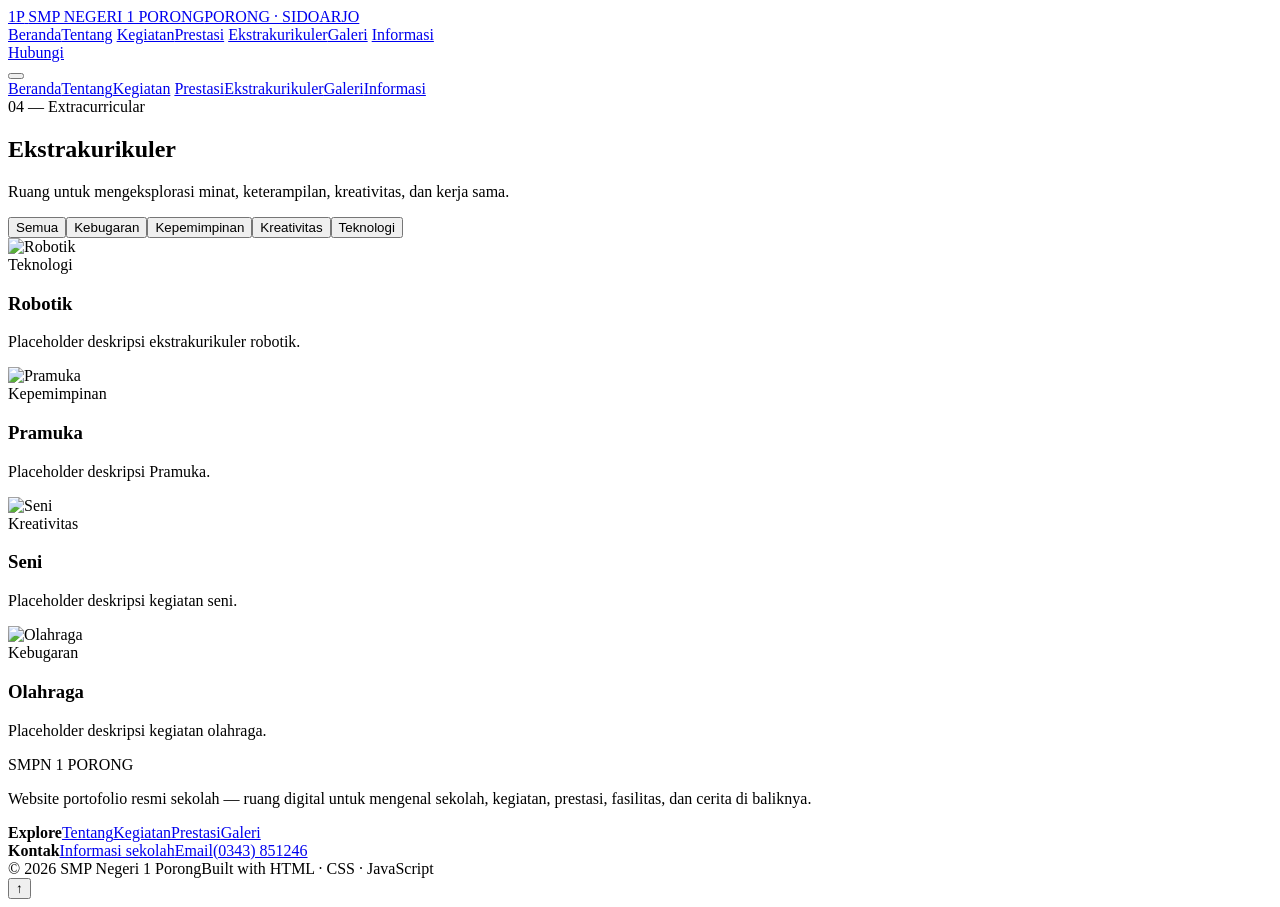
==== ekstrakurikuler.html @ 5600cbbc "Add files via upload" ====
<!doctype html>
<html lang="id">
<head><meta charset="utf-8"><meta name="viewport" content="width=device-width,initial-scale=1,viewport-fit=cover">
<title>Ekstrakurikuler — SMP Negeri 1 Porong</title><meta name="description" content="Website portofolio resmi SMP Negeri 1 Porong.">
<link rel="stylesheet" href="assets/css/style.css"></head>
<body>
<header class="site-header">
  <div class="container nav">
    <a class="brand" href="index.html" aria-label="SMP Negeri 1 Porong">
      <span class="brand-mark">1P</span>
      <span class="brand-text">SMP NEGERI 1 PORONG<span>PORONG · SIDOARJO</span></span>
    </a>
    <nav class="nav-links" aria-label="Navigasi utama">
      <a data-nav href="index.html">Beranda</a><a data-nav href="tentang.html">Tentang</a>
      <a data-nav href="kegiatan.html">Kegiatan</a><a data-nav href="prestasi.html">Prestasi</a>
      <a data-nav href="ekstrakurikuler.html">Ekstrakurikuler</a><a data-nav href="galeri.html">Galeri</a>
      <a data-nav href="informasi.html">Informasi</a>
    </nav>
    <div class="nav-cta"><a class="btn btn--ghost" href="informasi.html">Hubungi</a></div>
    <button class="menu-toggle" aria-label="Buka menu" aria-expanded="false"><span></span><span></span></button>
  </div>
</header>
<div class="mobile-menu">
  <a href="index.html">Beranda</a><a href="tentang.html">Tentang</a><a href="kegiatan.html">Kegiatan</a>
  <a href="prestasi.html">Prestasi</a><a href="ekstrakurikuler.html">Ekstrakurikuler</a><a href="galeri.html">Galeri</a><a href="informasi.html">Informasi</a>
</div>
<main><section class="page-hero"><div class="container"><div class="eyebrow">04 — Extracurricular</div><h1>Ekstrakurikuler</h1><p>Ruang untuk mengeksplorasi minat, keterampilan, kreativitas, dan kerja sama.</p></div></section><section class="section"><div class="container"><div class="filter-bar" data-filter-group><button class="filter-btn active" data-filter="all">Semua</button><button class="filter-btn" data-filter="Kebugaran">Kebugaran</button><button class="filter-btn" data-filter="Kepemimpinan">Kepemimpinan</button><button class="filter-btn" data-filter="Kreativitas">Kreativitas</button><button class="filter-btn" data-filter="Teknologi">Teknologi</button></div><div class="card-grid"><article class="content-card reveal" data-category-item="Teknologi"><img src="assets/images/ekstrakurikuler/robotik.svg" data-image-name="robotik" data-image-folder="ekstrakurikuler" alt="Robotik"><div class="meta">Teknologi</div><h3>Robotik</h3><p>Placeholder deskripsi ekstrakurikuler robotik.</p></article><article class="content-card reveal" data-category-item="Kepemimpinan"><img src="assets/images/ekstrakurikuler/pramuka.svg" data-image-name="pramuka" data-image-folder="ekstrakurikuler" alt="Pramuka"><div class="meta">Kepemimpinan</div><h3>Pramuka</h3><p>Placeholder deskripsi Pramuka.</p></article><article class="content-card reveal" data-category-item="Kreativitas"><img src="assets/images/ekstrakurikuler/seni.svg" data-image-name="seni" data-image-folder="ekstrakurikuler" alt="Seni"><div class="meta">Kreativitas</div><h3>Seni</h3><p>Placeholder deskripsi kegiatan seni.</p></article><article class="content-card reveal" data-category-item="Kebugaran"><img src="assets/images/ekstrakurikuler/olahraga.svg" data-image-name="olahraga" data-image-folder="ekstrakurikuler" alt="Olahraga"><div class="meta">Kebugaran</div><h3>Olahraga</h3><p>Placeholder deskripsi kegiatan olahraga.</p></article></div></div></section></main>
<footer class="site-footer">
 <div class="container">
  <div class="footer-grid">
   <div><div class="footer-brand">SMPN 1 PORONG</div><p class="footer-copy">Website portofolio resmi sekolah — ruang digital untuk mengenal sekolah, kegiatan, prestasi, fasilitas, dan cerita di baliknya.</p></div>
   <div class="footer-col"><strong>Explore</strong><a href="tentang.html">Tentang</a><a href="kegiatan.html">Kegiatan</a><a href="prestasi.html">Prestasi</a><a href="galeri.html">Galeri</a></div>
   <div class="footer-col"><strong>Kontak</strong><a href="informasi.html">Informasi sekolah</a><a href="mailto:smpn1_porong@yahoo.com">Email</a><a href="tel:+62343851246">(0343) 851246</a></div>
  </div>
  <div class="footer-bottom"><span>© 2026 SMP Negeri 1 Porong</span><span>Built with HTML · CSS · JavaScript</span></div>
 </div>
</footer>
<button class="back-top" aria-label="Kembali ke atas">↑</button>

<script src="assets/js/main.js"></script></body></html>
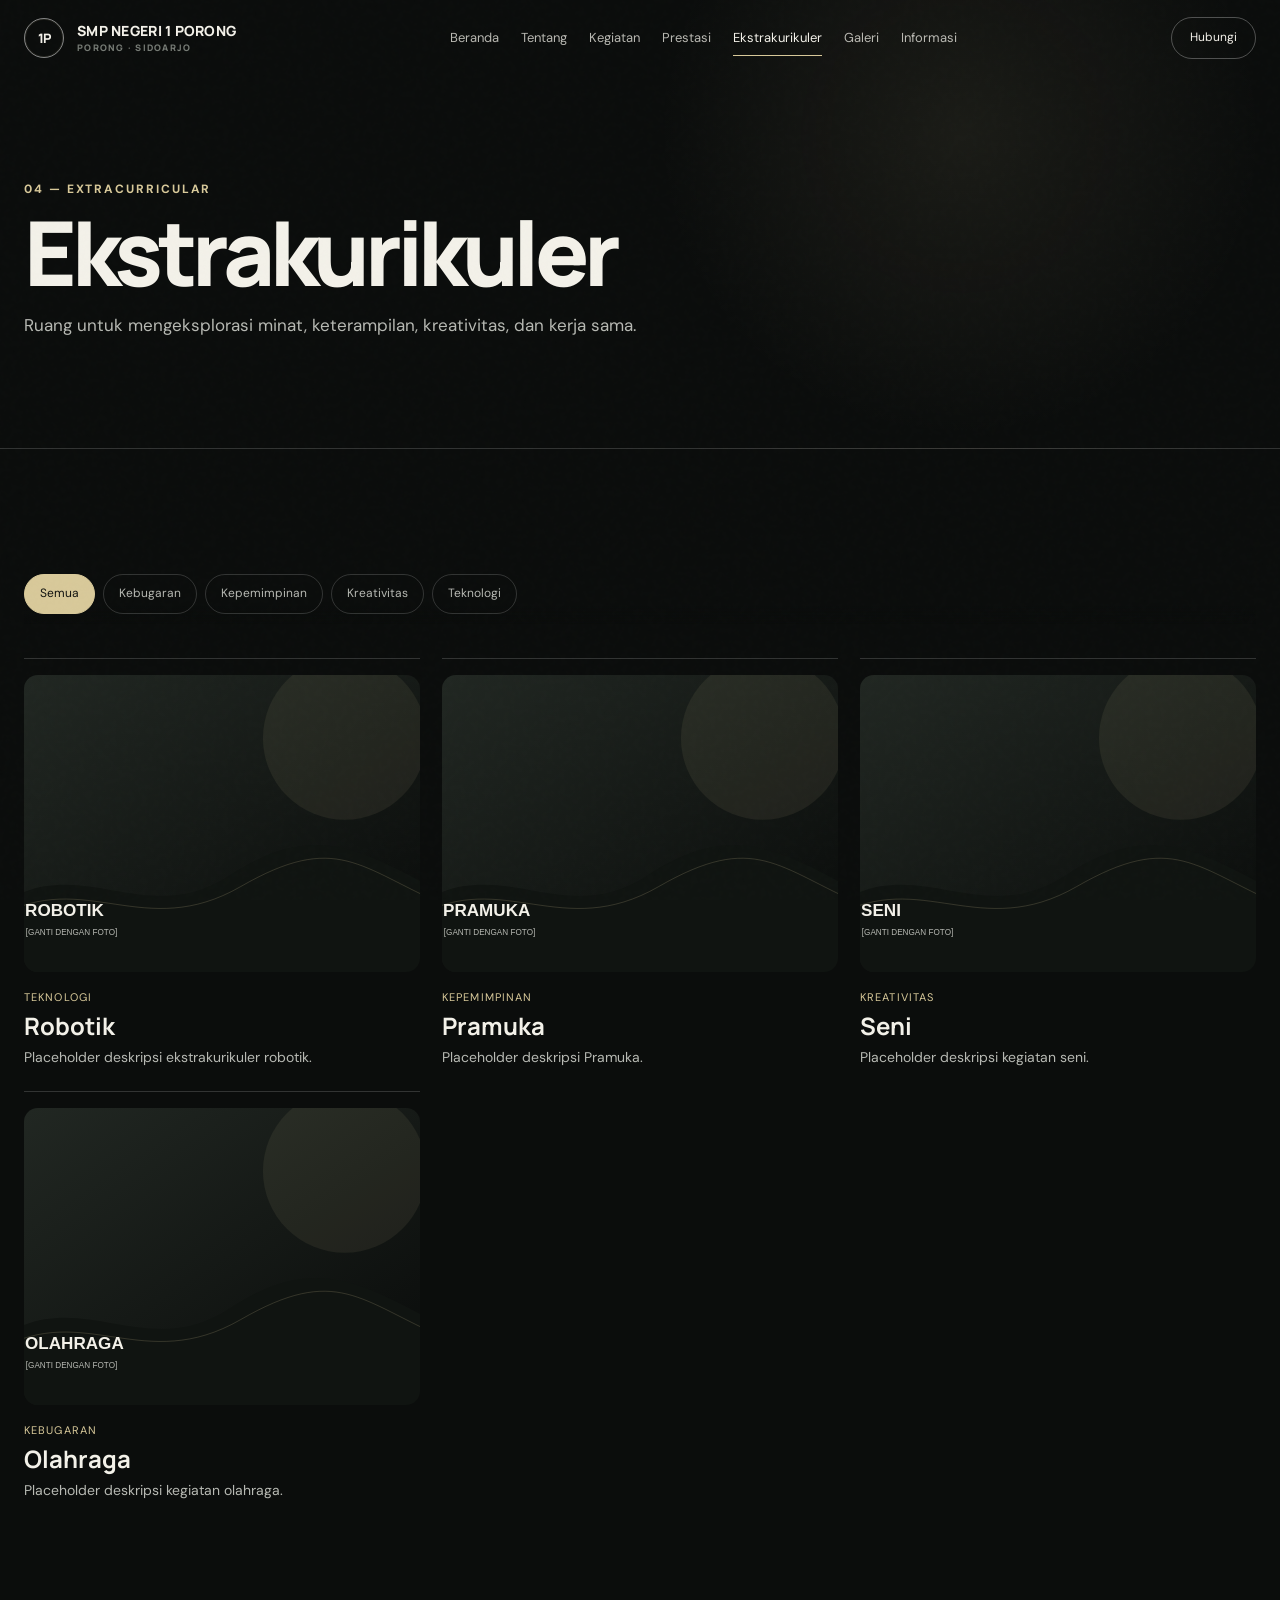
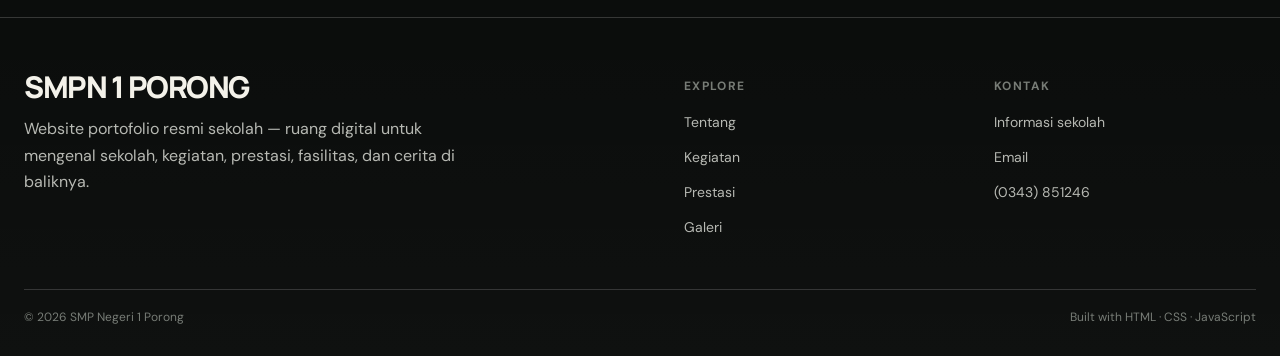
==== commit 841f6433: "Fix image extensions and update extracurricular section Updated image file extensions for extracurri" ====
--- a/ekstrakurikuler.html
+++ b/ekstrakurikuler.html
@@ -24,7 +24,7 @@
   <a href="index.html">Beranda</a><a href="tentang.html">Tentang</a><a href="kegiatan.html">Kegiatan</a>
   <a href="prestasi.html">Prestasi</a><a href="ekstrakurikuler.html">Ekstrakurikuler</a><a href="galeri.html">Galeri</a><a href="informasi.html">Informasi</a>
 </div>
-<main><section class="page-hero"><div class="container"><div class="eyebrow">04 — Extracurricular</div><h1>Ekstrakurikuler</h1><p>Ruang untuk mengeksplorasi minat, keterampilan, kreativitas, dan kerja sama.</p></div></section><section class="section"><div class="container"><div class="filter-bar" data-filter-group><button class="filter-btn active" data-filter="all">Semua</button><button class="filter-btn" data-filter="Kebugaran">Kebugaran</button><button class="filter-btn" data-filter="Kepemimpinan">Kepemimpinan</button><button class="filter-btn" data-filter="Kreativitas">Kreativitas</button><button class="filter-btn" data-filter="Teknologi">Teknologi</button></div><div class="card-grid"><article class="content-card reveal" data-category-item="Teknologi"><img src="assets/images/ekstrakurikuler/robotik.svg" data-image-name="robotik" data-image-folder="ekstrakurikuler" alt="Robotik"><div class="meta">Teknologi</div><h3>Robotik</h3><p>Placeholder deskripsi ekstrakurikuler robotik.</p></article><article class="content-card reveal" data-category-item="Kepemimpinan"><img src="assets/images/ekstrakurikuler/pramuka.svg" data-image-name="pramuka" data-image-folder="ekstrakurikuler" alt="Pramuka"><div class="meta">Kepemimpinan</div><h3>Pramuka</h3><p>Placeholder deskripsi Pramuka.</p></article><article class="content-card reveal" data-category-item="Kreativitas"><img src="assets/images/ekstrakurikuler/seni.svg" data-image-name="seni" data-image-folder="ekstrakurikuler" alt="Seni"><div class="meta">Kreativitas</div><h3>Seni</h3><p>Placeholder deskripsi kegiatan seni.</p></article><article class="content-card reveal" data-category-item="Kebugaran"><img src="assets/images/ekstrakurikuler/olahraga.svg" data-image-name="olahraga" data-image-folder="ekstrakurikuler" alt="Olahraga"><div class="meta">Kebugaran</div><h3>Olahraga</h3><p>Placeholder deskripsi kegiatan olahraga.</p></article></div></div></section></main>
+<main><section class="page-hero"><div class="container"><div class="eyebrow">04 — Extracurricular</div><h1>Ekstrakurikuler</h1><p>Ruang untuk mengeksplorasi minat, keterampilan, kreativitas, dan kerja sama.</p></div></section><section class="section"><div class="container"><div class="filter-bar" data-filter-group><button class="filter-btn active" data-filter="all">Semua</button><button class="filter-btn" data-filter="Kebugaran">Kebugaran</button><button class="filter-btn" data-filter="Kepemimpinan">Kepemimpinan</button><button class="filter-btn" data-filter="Kreativitas">Kreativitas</button><button class="filter-btn" data-filter="Teknologi">Teknologi</button></div><div class="card-grid"><article class="content-card reveal" data-category-item="Teknologi"><img src="assets/images/ekstrakurikuler/robotik.jpg" data-image-name="robotik" data-image-folder="ekstrakurikuler" alt="Robotik"><div class="meta">Teknologi</div><h3>Robotik</h3><p>Placeholder deskripsi ekstrakurikuler robotik.</p></article><article class="content-card reveal" data-category-item="Kepemimpinan"><img src="assets/images/ekstrakurikuler/pramuka.jpg" data-image-name="pramuka" data-image-folder="ekstrakurikuler" alt="Pramuka"><div class="meta">Kepemimpinan</div><h3>Pramuka</h3><p>Placeholder deskripsi Pramuka.</p></article><article class="content-card reveal" data-category-item="Kreativitas"><img src="assets/images/ekstrakurikuler/seni.jpg" data-image-name="seni" data-image-folder="ekstrakurikuler" alt="Seni"><div class="meta">Kreativitas</div><h3>Seni</h3><p>Placeholder deskripsi kegiatan seni.</p></article><article class="content-card reveal" data-category-item="Kebugaran"><img src="assets/images/ekstrakurikuler/olahraga.jpg" data-image-name="olahraga" data-image-folder="ekstrakurikuler" alt="Olahraga"><div class="meta">Kebugaran</div><h3>Olahraga</h3><p>Placeholder deskripsi kegiatan olahraga.</p></article></div></div></section></main>
 <footer class="site-footer">
  <div class="container">
   <div class="footer-grid">
@@ -37,4 +37,4 @@
 </footer>
 <button class="back-top" aria-label="Kembali ke atas">↑</button>
 
-<script src="assets/js/main.js"></script></body></html>+<script src="assets/js/main.js"></script></body></html>
--- a/assets/css/style.css
+++ b/assets/css/style.css
@@ -0,0 +1,260 @@
+
+@import url('https://fonts.googleapis.com/css2?family=DM+Sans:wght@400;500;600;700&family=Manrope:wght@500;600;700;800&display=swap');
+
+:root{
+  --bg-main:#0b0d0c; --bg-secondary:#121514; --bg-elevated:#181c1a;
+  --text-primary:#f3f1e9; --text-secondary:#b7b9b3; --text-muted:#777c76;
+  --accent:#d8c99a; --accent-soft:rgba(216,201,154,.15);
+  --border:rgba(255,255,255,.16); --border-strong:rgba(255,255,255,.28);
+  --overlay:rgba(0,0,0,.48);
+  --container:1400px;
+  --space-xs:8px; --space-sm:16px; --space-md:24px; --space-lg:48px;
+  --space-xl:80px; --space-2xl:128px;
+  --radius-sm:8px; --radius-md:14px; --radius-lg:20px;
+  --ease-out:cubic-bezier(.22,1,.36,1);
+  --duration-fast:200ms; --duration-normal:400ms; --duration-slow:700ms;
+}
+*{box-sizing:border-box}
+html{scroll-behavior:smooth;overflow-x:hidden}
+body{margin:0;background:var(--bg-main);color:var(--text-primary);font-family:"DM Sans",sans-serif;line-height:1.65;overflow-x:hidden}
+body.menu-open{overflow:hidden}
+img{width:100%;display:block;object-fit:cover}
+a{color:inherit;text-decoration:none}
+button,input{font:inherit}
+button{cursor:pointer}
+::selection{background:var(--accent);color:var(--bg-main)}
+.container{width:min(calc(100% - 48px),var(--container));margin-inline:auto}
+.eyebrow{font-size:12px;letter-spacing:.16em;text-transform:uppercase;color:var(--accent);font-weight:700}
+.section{padding:clamp(80px,9vw,144px) 0}
+.section--tight{padding:80px 0}
+.section-head{display:grid;grid-template-columns:1.1fr .9fr;gap:48px;align-items:end;margin-bottom:56px}
+.section-head h2{margin:10px 0 0;font:800 clamp(2.2rem,5vw,4.6rem)/.98 "Manrope",sans-serif;letter-spacing:-.045em}
+.section-head p{margin:0;color:var(--text-secondary);max-width:520px}
+.display{font:800 clamp(3.2rem,8vw,7.8rem)/.88 "Manrope",sans-serif;letter-spacing:-.065em}
+.muted{color:var(--text-secondary)}
+.btn{display:inline-flex;align-items:center;gap:10px;padding:12px 22px;border-radius:999px;border:1px solid var(--border-strong);transition:transform var(--duration-fast) var(--ease-out),background var(--duration-fast),color var(--duration-fast),border-color var(--duration-fast)}
+.btn:hover{transform:translateY(-2px)}
+.btn--primary{background:var(--accent);color:#11130f;border-color:var(--accent)}
+.btn--ghost{background:transparent;color:var(--text-primary)}
+.btn--ghost:hover{background:rgba(255,255,255,.07)}
+.link-arrow{display:inline-flex;align-items:center;gap:10px;font-weight:700;font-size:14px}
+.link-arrow::after{content:"↗";transition:transform var(--duration-fast) var(--ease-out)}
+.link-arrow:hover::after{transform:translate(3px,-3px)}
+
+.site-header{position:fixed;inset:0 0 auto;z-index:1000;transition:background .45s var(--ease-out),border-color .45s var(--ease-out),backdrop-filter .45s var(--ease-out)}
+.site-header.scrolled{background:rgba(11,13,12,.78);backdrop-filter:blur(18px);border-bottom:1px solid var(--border)}
+.nav{height:80px;display:flex;align-items:center;justify-content:space-between;gap:28px}
+.brand{display:flex;align-items:center;gap:12px;min-width:max-content}
+.brand-mark{width:38px;height:38px;border:1px solid rgba(255,255,255,.5);border-radius:50%;display:grid;place-items:center;font:800 13px "Manrope";letter-spacing:-.04em}
+.brand-text{font:800 14px/1.05 "Manrope";letter-spacing:.02em}
+.brand-text span{display:block;font-size:9px;color:var(--text-muted);letter-spacing:.14em;margin-top:4px}
+.nav-links{display:flex;align-items:center;gap:26px}
+.nav-links a{font-size:13px;color:rgba(243,241,233,.75);transition:color var(--duration-fast)}
+.nav-links a:hover,.nav-links a.active{color:var(--text-primary)}
+.nav-cta{display:flex;gap:10px}
+.menu-toggle{display:none;border:0;background:transparent;color:var(--text-primary);width:44px;height:44px;position:relative}
+.menu-toggle span{position:absolute;width:22px;height:1px;background:currentColor;left:11px;transition:transform .35s var(--ease-out),top .35s var(--ease-out)}
+.menu-toggle span:first-child{top:17px}.menu-toggle span:last-child{top:26px}
+.menu-toggle.active span:first-child{top:21px;transform:rotate(45deg)}
+.menu-toggle.active span:last-child{top:21px;transform:rotate(-45deg)}
+.mobile-menu{position:fixed;inset:80px 0 0;background:rgba(11,13,12,.97);backdrop-filter:blur(20px);padding:32px 24px;transform:translateY(-110%);transition:transform .6s var(--ease-out);z-index:999;overflow:auto}
+.mobile-menu.open{transform:none}
+.mobile-menu a{display:block;padding:18px 0;border-bottom:1px solid var(--border);font:700 28px/1 "Manrope"}
+
+.hero{min-height:92vh;display:grid;align-items:end;position:relative;isolation:isolate;overflow:hidden}
+.hero-bg{position:absolute;inset:0;z-index:-2;background:
+linear-gradient(180deg,rgba(0,0,0,.12) 0%,rgba(0,0,0,.35) 45%,rgba(11,13,12,.98) 100%),
+url("../images/hero/hero-placeholder.svg") center/cover no-repeat}
+.hero::after{content:"";position:absolute;inset:0;z-index:-1;background:linear-gradient(90deg,rgba(0,0,0,.5),transparent 65%)}
+.hero-content{padding:170px 0 56px}
+.hero-meta{display:flex;justify-content:space-between;gap:24px;align-items:end;margin-bottom:26px}
+.hero-kicker{font-size:13px;letter-spacing:.18em;text-transform:uppercase;color:var(--accent)}
+.hero-title{max-width:1000px;margin:0}
+.hero-title em{font-style:normal;color:var(--accent)}
+.hero-copy{display:grid;grid-template-columns:1fr auto;gap:32px;align-items:end;margin-top:34px}
+.hero-copy p{max-width:570px;margin:0;color:rgba(243,241,233,.78);font-size:17px}
+.hero-actions{display:flex;gap:10px;flex-wrap:wrap}
+.hero-bottom{border-top:1px solid var(--border);margin-top:70px;padding-top:18px;display:flex;justify-content:space-between;color:var(--text-secondary);font-size:12px;letter-spacing:.08em;text-transform:uppercase}
+
+.stats{border-top:1px solid var(--border);border-bottom:1px solid var(--border);display:grid;grid-template-columns:repeat(4,1fr)}
+.stat{padding:28px 24px;border-right:1px solid var(--border)}
+.stat:last-child{border-right:0}.stat-number{font:800 clamp(2rem,4vw,3.8rem)/1 "Manrope";letter-spacing:-.05em}.stat-label{color:var(--text-muted);font-size:12px;text-transform:uppercase;letter-spacing:.12em;margin-top:8px}
+
+.about-grid{display:grid;grid-template-columns:1.15fr .85fr;gap:clamp(40px,7vw,110px);align-items:center}
+.media-frame{position:relative;overflow:hidden;border-radius:var(--radius-lg);background:var(--bg-elevated)}
+.media-frame img{aspect-ratio:4/3;transition:transform .8s var(--ease-out)}
+.media-frame:hover img{transform:scale(1.025)}
+.media-caption{position:absolute;left:18px;bottom:16px;font-size:11px;letter-spacing:.12em;text-transform:uppercase;color:rgba(255,255,255,.7)}
+.about-copy h3{font:700 clamp(2rem,4vw,3.7rem)/1.02 "Manrope";letter-spacing:-.045em;margin:0 0 24px}
+.about-copy p{color:var(--text-secondary);max-width:600px}
+.about-note{margin-top:38px;padding-top:18px;border-top:1px solid var(--border);font-size:13px;color:var(--text-muted)}
+
+.facility-grid{display:grid;grid-template-columns:1.25fr .75fr;gap:18px}
+.facility-main{grid-row:span 2}.facility-item{position:relative;overflow:hidden;border-radius:var(--radius-md);min-height:260px;background:var(--bg-elevated)}
+.facility-item img{height:100%;transition:transform .7s var(--ease-out)}
+.facility-item:hover img{transform:scale(1.03)}
+.facility-overlay{position:absolute;inset:auto 0 0;padding:70px 24px 22px;background:linear-gradient(transparent,rgba(0,0,0,.85))}
+.facility-overlay h3{margin:0;font:700 24px "Manrope"}.facility-overlay p{margin:4px 0 0;color:#c8c9c3;font-size:14px}
+
+.editorial-list{display:grid;gap:0;border-top:1px solid var(--border)}
+.editorial-item{display:grid;grid-template-columns:180px 300px 1fr auto;gap:24px;align-items:center;padding:22px 0;border-bottom:1px solid var(--border);transition:padding .35s var(--ease-out)}
+.editorial-item:hover{padding-left:12px;padding-right:12px;background:rgba(255,255,255,.025)}
+.editorial-thumb{aspect-ratio:4/3;overflow:hidden;border-radius:10px;background:var(--bg-elevated)}
+.editorial-thumb img{height:100%;transition:transform .6s var(--ease-out)}
+.editorial-item:hover .editorial-thumb img{transform:scale(1.03)}
+.editorial-meta{font-size:11px;color:var(--accent);letter-spacing:.1em;text-transform:uppercase}
+.editorial-title{font:700 22px/1.12 "Manrope";margin:5px 0}
+.editorial-desc{color:var(--text-secondary);font-size:14px;max-width:550px}
+
+.achievement{display:grid;grid-template-columns:1.15fr .85fr;gap:20px;align-items:stretch}
+.achievement-feature{position:relative;min-height:540px;border-radius:var(--radius-lg);overflow:hidden;background:var(--bg-elevated)}
+.achievement-feature img{height:100%;transition:transform .8s var(--ease-out)}
+.achievement-feature:hover img{transform:scale(1.025)}
+.achievement-content{position:absolute;inset:auto 0 0;padding:120px 30px 28px;background:linear-gradient(transparent,rgba(0,0,0,.9))}
+.achievement-content h3{font:700 clamp(2rem,4vw,3.4rem)/1 "Manrope";margin:8px 0}
+.achievement-content p{margin:0;color:#d0d1cb;max-width:600px}
+.achievement-list{display:grid;border-top:1px solid var(--border)}
+.achievement-row{padding:24px 0;border-bottom:1px solid var(--border)}
+.achievement-row strong{display:block;font:700 20px/1.15 "Manrope";margin:6px 0}
+.achievement-row p{margin:0;color:var(--text-secondary);font-size:14px}
+
+.extracurricular{display:grid;grid-template-columns:1fr 1.4fr;gap:24px;align-items:end}
+.extra-feature{position:relative;overflow:hidden;border-radius:var(--radius-lg);min-height:560px}
+.extra-feature img{height:100%}
+.extra-feature-content{position:absolute;inset:auto 0 0;padding:120px 28px 26px;background:linear-gradient(transparent,rgba(0,0,0,.9))}
+.extra-feature-content h3{font:800 42px/1 "Manrope";margin:8px 0}
+.extra-grid{display:grid;grid-template-columns:repeat(3,1fr);gap:14px}
+.extra-card{overflow:hidden}.extra-card img{aspect-ratio:1/1;border-radius:12px}.extra-card span{display:block;margin-top:10px;font-weight:700}.extra-card small{color:var(--text-muted)}
+
+.visual-break{min-height:75vh;display:grid;align-items:end;position:relative;overflow:hidden;background:
+linear-gradient(180deg,rgba(0,0,0,.12),rgba(0,0,0,.8)),
+url("../images/fasilitas/visual-break-placeholder.svg") center/cover no-repeat}
+.visual-break .container{padding-bottom:56px}
+.visual-break h2{font:800 clamp(3rem,7vw,7rem)/.88 "Manrope";letter-spacing:-.06em;max-width:800px;margin:0 0 18px}
+.visual-break p{max-width:520px;color:#d0d1cb}
+
+.gallery-grid{display:grid;grid-template-columns:repeat(12,1fr);gap:14px}
+.gallery-item{position:relative;overflow:hidden;border-radius:var(--radius-md);min-height:220px;cursor:pointer}
+.gallery-item:nth-child(1){grid-column:span 5;grid-row:span 2}.gallery-item:nth-child(2){grid-column:span 4}.gallery-item:nth-child(3){grid-column:span 3}.gallery-item:nth-child(4){grid-column:span 3}.gallery-item:nth-child(5){grid-column:span 4}.gallery-item:nth-child(6){grid-column:span 5}
+.gallery-item img{height:100%;transition:transform .6s var(--ease-out),filter .6s}
+.gallery-item:hover img{transform:scale(1.03);filter:brightness(.8)}
+.gallery-label{position:absolute;left:16px;bottom:14px;font-size:12px;font-weight:700;text-shadow:0 2px 10px #000}
+
+.info-grid{display:grid;grid-template-columns:.8fr 1.2fr;gap:24px}
+.info-panel{padding:34px;border:1px solid var(--border);border-radius:var(--radius-lg);background:rgba(255,255,255,.02)}
+.info-list{margin:34px 0 0;display:grid}
+.info-row{display:grid;grid-template-columns:110px 1fr;gap:18px;padding:15px 0;border-bottom:1px solid var(--border);font-size:14px}
+.info-row dt{color:var(--text-muted);text-transform:uppercase;letter-spacing:.08em;font-size:11px}.info-row dd{margin:0;color:var(--text-secondary)}
+.map-placeholder{min-height:100%;border-radius:var(--radius-lg);background:linear-gradient(135deg,#202521,#101311);border:1px solid var(--border);display:grid;place-items:center;position:relative;overflow:hidden}
+.map-placeholder::before{content:"";position:absolute;inset:12%;border:1px dashed rgba(216,201,154,.4);border-radius:50% 45% 55% 40%;transform:rotate(-12deg)}
+.map-placeholder span{position:relative;z-index:1;padding:12px 16px;border:1px solid var(--border-strong);border-radius:999px;background:rgba(11,13,12,.72);font-size:12px;color:var(--accent)}
+
+.site-footer{padding:54px 0 28px;border-top:1px solid var(--border)}
+.footer-grid{display:grid;grid-template-columns:1.4fr .6fr .6fr;gap:48px;padding-bottom:50px}
+.footer-brand{font:800 30px/1 "Manrope";letter-spacing:-.04em}.footer-copy{color:var(--text-secondary);max-width:440px;margin-top:14px}
+.footer-col strong{font-size:12px;text-transform:uppercase;letter-spacing:.12em;color:var(--text-muted)}.footer-col a{display:block;margin-top:12px;color:var(--text-secondary);font-size:14px}.footer-bottom{border-top:1px solid var(--border);padding-top:18px;color:var(--text-muted);font-size:12px;display:flex;justify-content:space-between;gap:20px}
+
+.page-hero{padding:180px 0 70px;border-bottom:1px solid var(--border);background:radial-gradient(circle at 75% 30%,rgba(216,201,154,.08),transparent 30%)}
+.page-hero h1{margin:12px 0 18px;font:800 clamp(3rem,7vw,7rem)/.9 "Manrope";letter-spacing:-.06em}
+.page-hero p{max-width:680px;color:var(--text-secondary);font-size:17px}
+.filter-bar{display:flex;gap:8px;flex-wrap:wrap;margin-bottom:34px}
+.filter-btn{border:1px solid var(--border);background:transparent;color:var(--text-secondary);border-radius:999px;padding:9px 15px;font-size:12px;transition:.25s}
+.filter-btn.active,.filter-btn:hover{background:var(--accent);color:#11130f;border-color:var(--accent)}
+.card-grid{display:grid;grid-template-columns:repeat(3,1fr);gap:22px}
+.content-card{border-top:1px solid var(--border);padding-top:16px}.content-card img{aspect-ratio:4/3;border-radius:var(--radius-md);margin-bottom:16px}.content-card .meta{color:var(--accent);font-size:11px;text-transform:uppercase;letter-spacing:.1em}.content-card h3{font:700 24px/1.08 "Manrope";margin:7px 0}.content-card p{margin:0;color:var(--text-secondary);font-size:14px}
+
+.lightbox{position:fixed;inset:0;background:rgba(0,0,0,.94);z-index:2000;display:none;align-items:center;justify-content:center;padding:28px}
+.lightbox.open{display:flex}.lightbox img{max-width:min(1100px,90vw);max-height:82vh;width:auto;border-radius:12px}.lightbox-close,.lightbox-prev,.lightbox-next{position:absolute;border:1px solid var(--border-strong);background:rgba(20,22,20,.75);color:white;width:44px;height:44px;border-radius:50%}.lightbox-close{top:24px;right:24px}.lightbox-prev{left:24px;top:50%;transform:translateY(-50%)}.lightbox-next{right:24px;top:50%;transform:translateY(-50%)}.lightbox-caption{position:absolute;left:50%;bottom:22px;transform:translateX(-50%);color:var(--text-secondary);font-size:13px}
+
+.reveal{opacity:0;transform:translateY(20px);transition:opacity .7s var(--ease-out),transform .7s var(--ease-out)}.reveal.is-visible{opacity:1;transform:none}
+.back-top{position:fixed;right:22px;bottom:22px;width:44px;height:44px;border-radius:50%;border:1px solid var(--border-strong);background:rgba(11,13,12,.85);color:var(--text-primary);z-index:800;opacity:0;pointer-events:none;transform:translateY(10px);transition:.3s}.back-top.show{opacity:1;pointer-events:auto;transform:none}
+
+@media (max-width:992px){
+  .nav-links,.nav-cta{display:none}.menu-toggle{display:block}
+  .section-head,.about-grid,.achievement,.extracurricular,.info-grid{grid-template-columns:1fr}
+  .facility-grid{grid-template-columns:1fr}.facility-main{grid-row:auto}
+  .editorial-item{grid-template-columns:140px 1fr auto}.editorial-desc{display:none}
+  .stats{grid-template-columns:repeat(2,1fr)}.stat:nth-child(2){border-right:0}.stat:nth-child(-n+2){border-bottom:1px solid var(--border)}
+  .gallery-item:nth-child(n){grid-column:span 6;grid-row:auto}
+  .card-grid{grid-template-columns:repeat(2,1fr)}
+}
+@media (max-width:768px){
+  .container{width:min(calc(100% - 40px),var(--container))}
+  .hero{min-height:84vh}.hero-content{padding-top:145px}.hero-copy{grid-template-columns:1fr}.hero-bottom{margin-top:45px;flex-wrap:wrap}
+  .display{font-size:clamp(3rem,15vw,5.2rem)}
+  .stats{grid-template-columns:1fr 1fr}.stat{padding:22px 14px}
+  .editorial-item{grid-template-columns:100px 1fr}.editorial-item .link-arrow{display:none}.editorial-title{font-size:18px}
+  .achievement-feature{min-height:430px}.extra-grid{grid-template-columns:1fr 1fr}.extra-feature{min-height:430px}
+  .gallery-item:nth-child(n){grid-column:span 6;min-height:170px}
+  .footer-grid{grid-template-columns:1fr 1fr}.footer-grid>div:first-child{grid-column:1/-1}
+  .footer-bottom{flex-direction:column}.map-placeholder{min-height:340px}
+  .page-hero{padding-top:145px}
+}
+@media (max-width:576px){
+  .container{width:min(calc(100% - 32px),var(--container))}
+  .nav{height:72px}.mobile-menu{inset-top:72px}
+  .hero-content{padding-bottom:34px}.hero-meta{display:block}.hero-meta .eyebrow{margin-bottom:10px}
+  .hero-title{font-size:clamp(3rem,17vw,4.6rem)}
+  .hero-copy p{font-size:15px}.hero-actions .btn{padding:11px 17px}
+  .stats{grid-template-columns:1fr 1fr}.stat-number{font-size:2rem}
+  .facility-item{min-height:230px}.facility-overlay{padding:70px 18px 18px}
+  .editorial-item{grid-template-columns:88px 1fr;gap:14px}.editorial-thumb{border-radius:8px}.editorial-title{font-size:16px}.editorial-meta{font-size:9px}
+  .gallery-grid{grid-template-columns:1fr 1fr;gap:9px}.gallery-item:nth-child(n){grid-column:span 1;min-height:150px}.gallery-item:first-child{grid-column:span 2}
+  .card-grid{grid-template-columns:1fr}.info-panel{padding:22px}.info-row{grid-template-columns:85px 1fr}
+  .footer-grid{grid-template-columns:1fr}.footer-grid>div:first-child{grid-column:auto}
+  .lightbox{padding:15px}.lightbox img{max-width:95vw}.lightbox-prev{left:10px}.lightbox-next{right:10px}
+}
+@media (prefers-reduced-motion:reduce){
+  *,*::before,*::after{scroll-behavior:auto!important;animation-duration:.01ms!important;transition-duration:.01ms!important}
+  .reveal{opacity:1;transform:none}
+}
+
+
+/* ===== PREMIUM EDITORIAL PASS ===== */
+:root{
+  --content-measure:680px;
+  --shadow-soft:0 24px 70px rgba(0,0,0,.22);
+}
+body::before{content:"";position:fixed;inset:0;pointer-events:none;z-index:1500;opacity:.025;background-image:url("data:image/svg+xml,%3Csvg viewBox='0 0 180 180' xmlns='http://www.w3.org/2000/svg'%3E%3Cfilter id='n'%3E%3CfeTurbulence type='fractalNoise' baseFrequency='.8' numOctaves='3' stitchTiles='stitch'/%3E%3C/filter%3E%3Crect width='100%25' height='100%25' filter='url(%23n)' opacity='.55'/%3E%3C/svg%3E")}
+.site-header::after{content:"";position:absolute;left:0;right:0;bottom:-1px;height:1px;background:linear-gradient(90deg,transparent,var(--accent),transparent);transform:scaleX(var(--scroll-progress,0));transform-origin:left;opacity:.5;transition:transform .08s linear}
+.nav{height:76px}.brand{gap:13px}.brand-mark{width:40px;height:40px;box-shadow:inset 0 0 0 1px rgba(216,201,154,.1)}
+.nav-links{gap:22px}.nav-links a{position:relative;padding:8px 0}.nav-links a::after{content:"";position:absolute;left:0;right:100%;bottom:1px;height:1px;background:var(--accent);transition:right .35s var(--ease-out)}.nav-links a:hover::after,.nav-links a.active::after{right:0}
+.nav-cta .btn{padding:10px 18px;font-size:12px}
+.hero{min-height:94svh}.hero-bg{transform:scale(1.01);transition:transform 1.4s var(--ease-out);background-image:linear-gradient(180deg,rgba(0,0,0,.06),rgba(0,0,0,.18) 35%,rgba(11,13,12,.98) 100%),url("../images/hero/hero-placeholder.svg");background-position:center}
+.hero-content{padding-bottom:46px}.hero-meta{margin-bottom:30px}.hero-kicker{display:inline-flex;align-items:center;gap:10px}.hero-kicker::before{content:"";width:34px;height:1px;background:var(--accent)}
+.hero-title{max-width:1060px;text-wrap:balance}.hero-title em{display:inline-block;padding-left:.04em}.hero-copy{max-width:980px}.hero-copy p{font-size:16px;line-height:1.75}.hero-bottom{letter-spacing:.13em}
+.section-head{grid-template-columns:minmax(0,1.15fr) minmax(260px,.65fr);margin-bottom:64px}.section-head h2{text-wrap:balance}.section-head p{line-height:1.8}
+.stats{background:linear-gradient(90deg,rgba(255,255,255,.018),transparent 30%,rgba(216,201,154,.018));border-color:rgba(255,255,255,.12)}.stat{padding:30px 26px}.stat-number{font-weight:700}.stat-label{letter-spacing:.14em}
+.media-frame,.facility-item,.achievement-feature,.extra-feature{box-shadow:var(--shadow-soft)}
+.about-copy{padding-right:3vw}.about-copy h3{max-width:620px}.about-copy p{line-height:1.85}.about-note{max-width:570px}
+.facility-grid{gap:16px}.facility-item{border-radius:16px}.facility-main{min-height:620px}.facility-overlay{padding:110px 28px 26px}.facility-overlay h3{font-size:26px}
+.editorial-list{border-top:1px solid rgba(255,255,255,.12)}.editorial-item{grid-template-columns:150px 280px minmax(0,1fr) auto;min-height:122px}.editorial-title{font-size:24px}.editorial-desc{line-height:1.7}.editorial-item:hover{padding-left:16px;padding-right:16px}
+.achievement{gap:28px}.achievement-feature{min-height:600px}.achievement-list{padding-left:22px}.achievement-row{padding:28px 0}.achievement-row strong{font-size:22px}
+.extracurricular{grid-template-columns:.9fr 1.1fr;gap:36px}.extra-feature{min-height:610px}.extra-grid{gap:18px;align-self:end}.extra-card img{border-radius:14px}.extra-card span{font-size:15px}
+.visual-break{min-height:78svh}.visual-break .container{padding-bottom:72px}.visual-break h2{text-wrap:balance}
+.gallery-grid{gap:16px}.gallery-item{border-radius:14px;background:#151917}.gallery-item::after{content:"↗";position:absolute;right:14px;top:14px;width:34px;height:34px;border:1px solid rgba(255,255,255,.28);border-radius:50%;display:grid;place-items:center;background:rgba(11,13,12,.35);opacity:0;transform:translateY(5px);transition:.35s var(--ease-out)}.gallery-item:hover::after{opacity:1;transform:none}
+.info-grid{gap:32px}.info-panel{box-shadow:var(--shadow-soft)}
+.site-footer{background:linear-gradient(180deg,transparent,rgba(255,255,255,.015))}.footer-brand{letter-spacing:-.05em}
+.page-hero{padding-bottom:90px}.page-hero p{line-height:1.8}.filter-bar{position:sticky;top:84px;z-index:20;padding:10px 0;background:linear-gradient(var(--bg-main) 70%,transparent);backdrop-filter:blur(8px)}
+.content-card{transition:transform .35s var(--ease-out),border-color .35s}.content-card:hover{transform:translateY(-4px);border-color:var(--border-strong)}.content-card img{transition:transform .6s var(--ease-out)}.content-card:hover img{transform:scale(1.02)}
+.lightbox{backdrop-filter:blur(10px)}.lightbox img{box-shadow:0 30px 100px rgba(0,0,0,.55)}.lightbox-close,.lightbox-prev,.lightbox-next{min-width:44px;min-height:44px;transition:.25s}.lightbox-close:hover,.lightbox-prev:hover,.lightbox-next:hover{background:var(--accent);color:#111;border-color:var(--accent)}
+.btn:focus-visible,.nav-links a:focus-visible,.menu-toggle:focus-visible,.filter-btn:focus-visible,.gallery-item:focus-visible{outline:2px solid var(--accent);outline-offset:4px}
+@media (max-width:992px){
+  .section-head{margin-bottom:48px}.facility-main{min-height:500px}.achievement-list{padding-left:0}.extra-feature{min-height:500px}.filter-bar{top:72px}
+}
+@media (max-width:768px){
+  .nav{height:72px}.hero{min-height:88svh}.hero-content{padding-bottom:34px}.hero-meta{margin-bottom:24px}.hero-copy{gap:24px}.hero-bottom{gap:10px;line-height:1.5}.hero-bottom span{flex:1 1 30%}
+  .section{padding-block:72px}.section-head{gap:20px;margin-bottom:38px}.section-head h2{font-size:clamp(2rem,8vw,3.5rem)}
+  .facility-main{min-height:420px}.editorial-item{grid-template-columns:110px minmax(0,1fr);min-height:0;padding:18px 0}.editorial-title{font-size:18px}.editorial-desc{display:none}
+  .achievement-feature{min-height:470px}.achievement-list{padding-top:10px}.extra-feature{min-height:440px}.visual-break{min-height:70svh}.visual-break .container{padding-bottom:48px}.gallery-grid{gap:10px}
+}
+@media (max-width:576px){
+  .container{width:min(calc(100% - 32px),var(--container))}.mobile-menu{inset:72px 0 0}.brand-text{font-size:12px}.brand-text span{font-size:8px}.brand-mark{width:36px;height:36px}
+  .hero{min-height:86svh}.hero-title{font-size:clamp(3rem,16vw,4.5rem)}.hero-copy p{font-size:14px}.hero-actions{width:100%}.hero-actions .btn{flex:1;justify-content:center}.hero-bottom{font-size:9px}
+  .stats{margin-inline:-1px}.stat{padding:20px 12px}.stat-number{font-size:1.85rem}.stat-label{font-size:9px}
+  .facility-main{min-height:350px}.facility-item{min-height:220px}.facility-overlay{padding:80px 18px 18px}.facility-overlay h3{font-size:21px}
+  .editorial-item{grid-template-columns:84px minmax(0,1fr);gap:12px}.editorial-thumb{aspect-ratio:1}.editorial-meta{font-size:8px}.editorial-title{font-size:15px;line-height:1.2}
+  .achievement-feature{min-height:390px}.achievement-content{padding:90px 20px 20px}.achievement-content h3{font-size:28px}.achievement-row strong{font-size:18px}
+  .extra-feature{min-height:360px}.extra-grid{gap:10px}.extra-card span{font-size:13px}.extra-card small{font-size:11px}
+  .visual-break h2{font-size:clamp(2.8rem,15vw,4.5rem)}.gallery-item::after{display:none}.page-hero{padding-top:132px;padding-bottom:64px}.filter-bar{top:64px;overflow-x:auto;flex-wrap:nowrap;padding-bottom:14px;scrollbar-width:none}.filter-bar::-webkit-scrollbar{display:none}.filter-btn{white-space:nowrap}
+}
